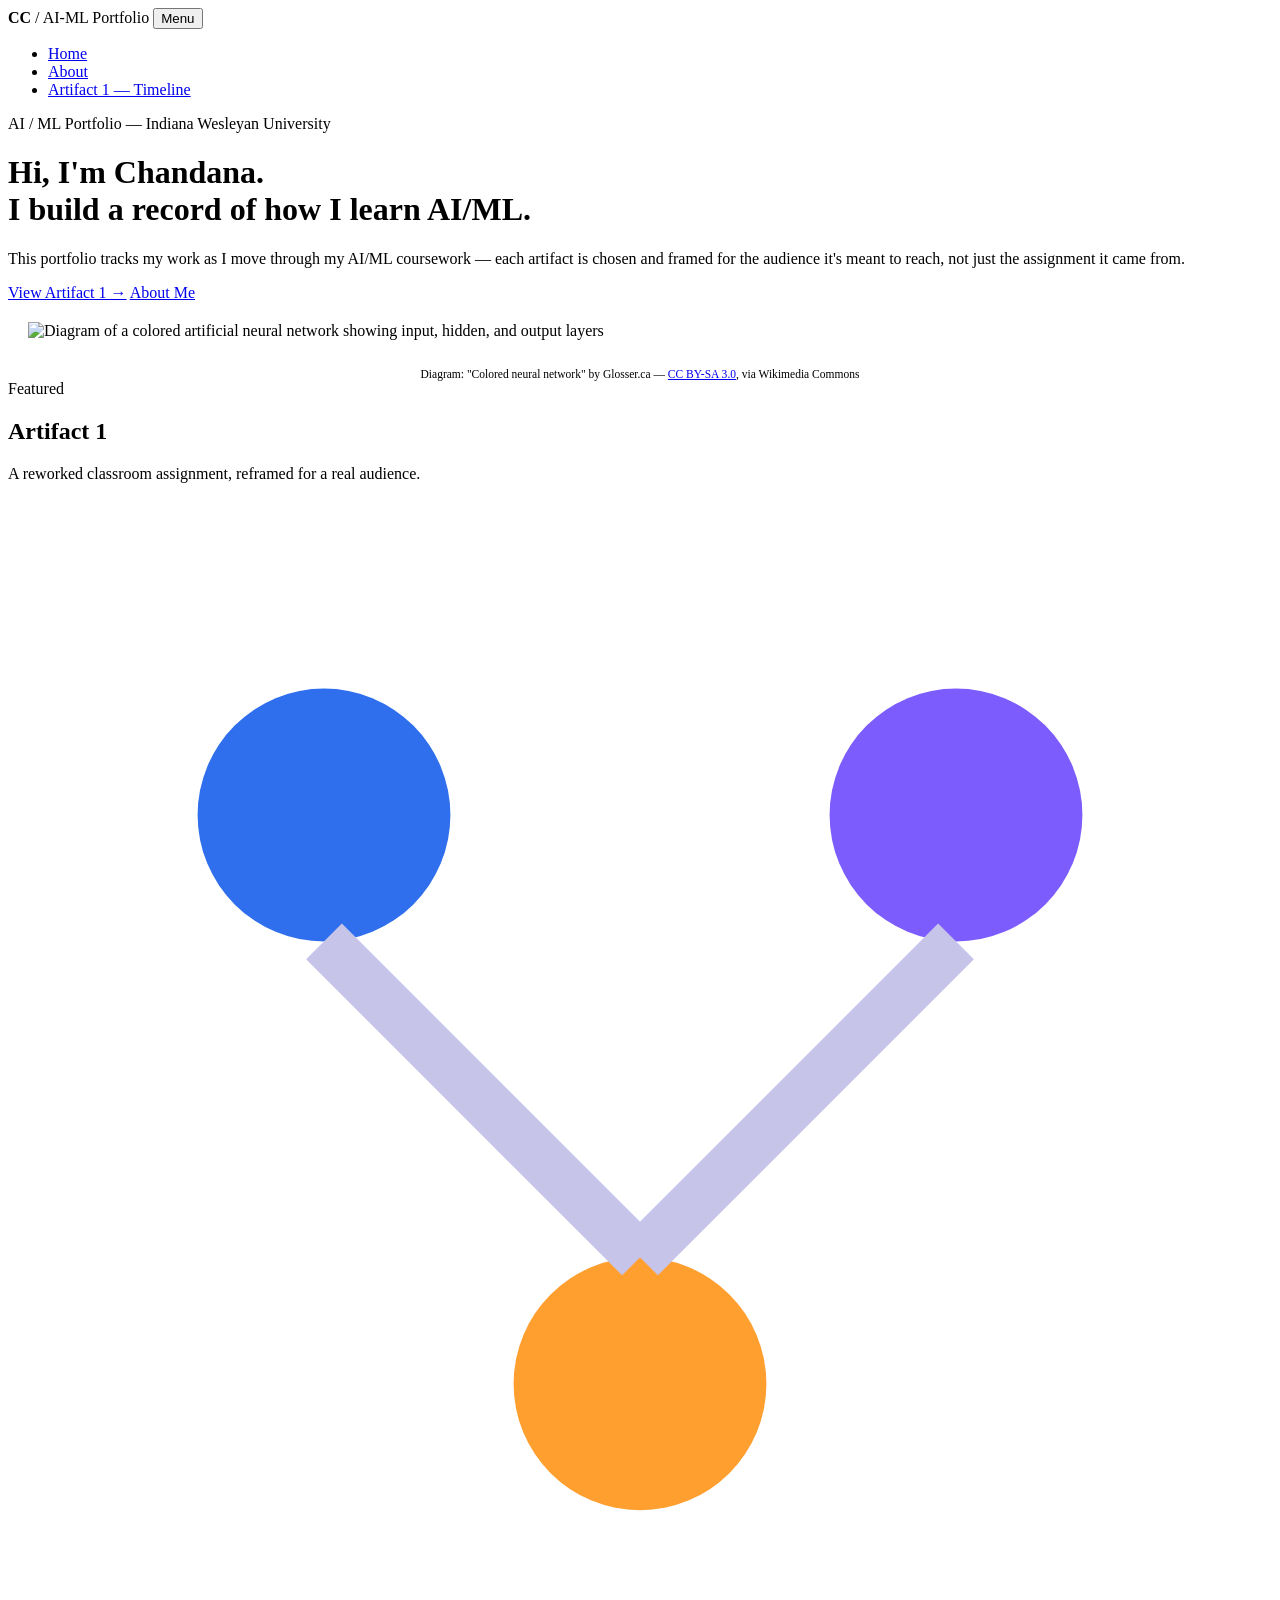
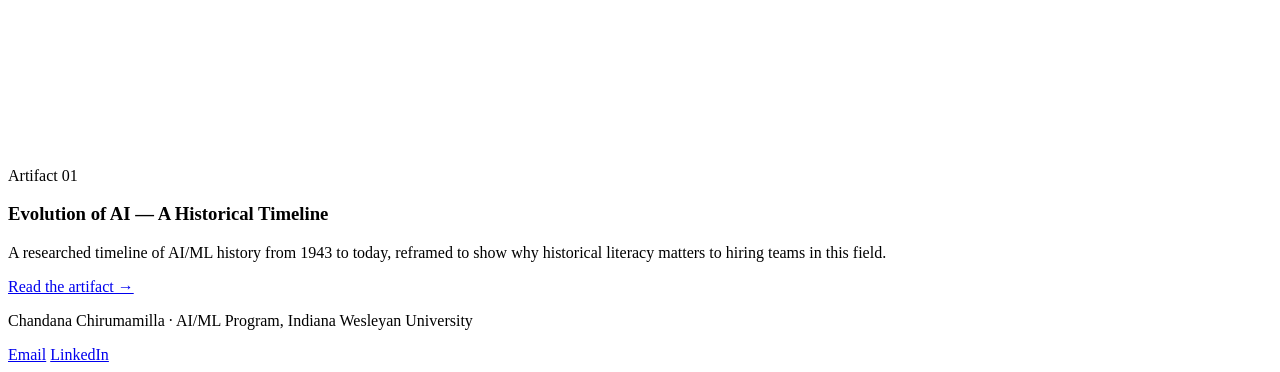
==== index.html @ 476a5270 "Add index.html" ====
<!DOCTYPE html>
<html lang="en">
<head>
<meta charset="UTF-8" />
<meta name="viewport" content="width=device-width, initial-scale=1.0" />
<title>Chandana Chirumamilla — AI/ML Portfolio</title>
<meta name="description" content="AI/ML portfolio of Chandana Chirumamilla — projects, timelines, and reflections from an AI/ML education." />
<link rel="preconnect" href="https://fonts.googleapis.com">
<link rel="preconnect" href="https://fonts.gstatic.com" crossorigin>
<link href="https://fonts.googleapis.com/css2?family=Fraunces:ital,wght@0,400;0,500;0,600;1,500&family=IBM+Plex+Sans:wght@400;500;600&family=IBM+Plex+Mono:wght@400;500&display=swap" rel="stylesheet">
<link rel="stylesheet" href="css/styles.css" />
</head>
<body>

<nav class="site-nav">
  <div class="container">
    <span class="brand"><strong>CC</strong> / AI-ML Portfolio</span>
    <button class="nav-toggle" aria-label="Toggle navigation">Menu</button>
    <ul class="nav-links">
      <li><a href="index.html" class="active">Home</a></li>
      <li><a href="about.html">About</a></li>
      <li><a href="artifact1.html">Artifact 1 — Timeline</a></li>
    </ul>
  </div>
</nav>

<header class="hero">
  <div class="container hero-grid">
    <div>
      <span class="eyebrow">AI / ML Portfolio — Indiana Wesleyan University</span>
      <h1>Hi, I'm Chandana. <br>I build a <span class="accent">record</span> of how I learn AI/ML.</h1>
      <p class="hero-lede">
        This portfolio tracks my work as I move through my AI/ML coursework — each artifact
        is chosen and framed for the audience it's meant to reach, not just the assignment
        it came from.
      </p>
      <div class="hero-actions">
        <a href="artifact1.html" class="btn btn-primary">View Artifact 1 →</a>
        <a href="about.html" class="btn">About Me</a>
      </div>
    </div>
    <figure style="margin:0;">
      <img src="https://upload.wikimedia.org/wikipedia/commons/4/46/Colored_neural_network.svg"
           alt="Diagram of a colored artificial neural network showing input, hidden, and output layers"
           style="width:100%; border-radius:16px; background:var(--surface); border:1px solid var(--line); padding:20px;">
      <figcaption style="font-family:var(--font-mono); font-size:0.72rem; color:var(--ink-faint); margin-top:8px; text-align:center;">
        Diagram: "Colored neural network" by Glosser.ca — <a href="https://creativecommons.org/licenses/by-sa/3.0" target="_blank" rel="noopener">CC BY-SA 3.0</a>, via Wikimedia Commons
      </figcaption>
    </figure>
  </div>
</header>

<section>
  <div class="container">
    <div class="section-head reveal">
      <span class="eyebrow">Featured</span>
      <h2>Artifact 1</h2>
      <p class="muted">
        A reworked classroom assignment, reframed for a real audience.
      </p>
    </div>

    <div class="card-grid">
      <div class="card reveal" style="--card-accent:#2f6fed;">
        <svg class="icon" viewBox="0 0 40 40" fill="none">
          <circle cx="10" cy="10" r="4" fill="#2f6fed"/>
          <circle cx="30" cy="10" r="4" fill="#7c5cfc"/>
          <circle cx="20" cy="28" r="4" fill="#ff9f30"/>
          <path d="M10 14 L20 24 M30 14 L20 24" stroke="#c7c4ea" stroke-width="1.6"/>
        </svg>
        <span class="tag">Artifact 01</span>
        <h3>Evolution of AI — A Historical Timeline</h3>
        <p class="muted">A researched timeline of AI/ML history from 1943 to today, reframed to show why historical literacy matters to hiring teams in this field.</p>
        <a href="artifact1.html">Read the artifact →</a>
      </div>
    </div>
  </div>
</section>

<footer>
  <div class="container footer-grid">
    <div>
      <p class="footer-note">Chandana Chirumamilla · AI/ML Program, Indiana Wesleyan University</p>
    </div>
    <div class="contact-links">
      <a href="mailto:chandana.chirumamilla@myemail.indwes.edu">Email</a>
      <a href="https://www.linkedin.com/in/chandana1203/" target="_blank" rel="noopener">LinkedIn</a>
    </div>
  </div>
</footer>

<script src="js/main.js"></script>
</body>
</html>
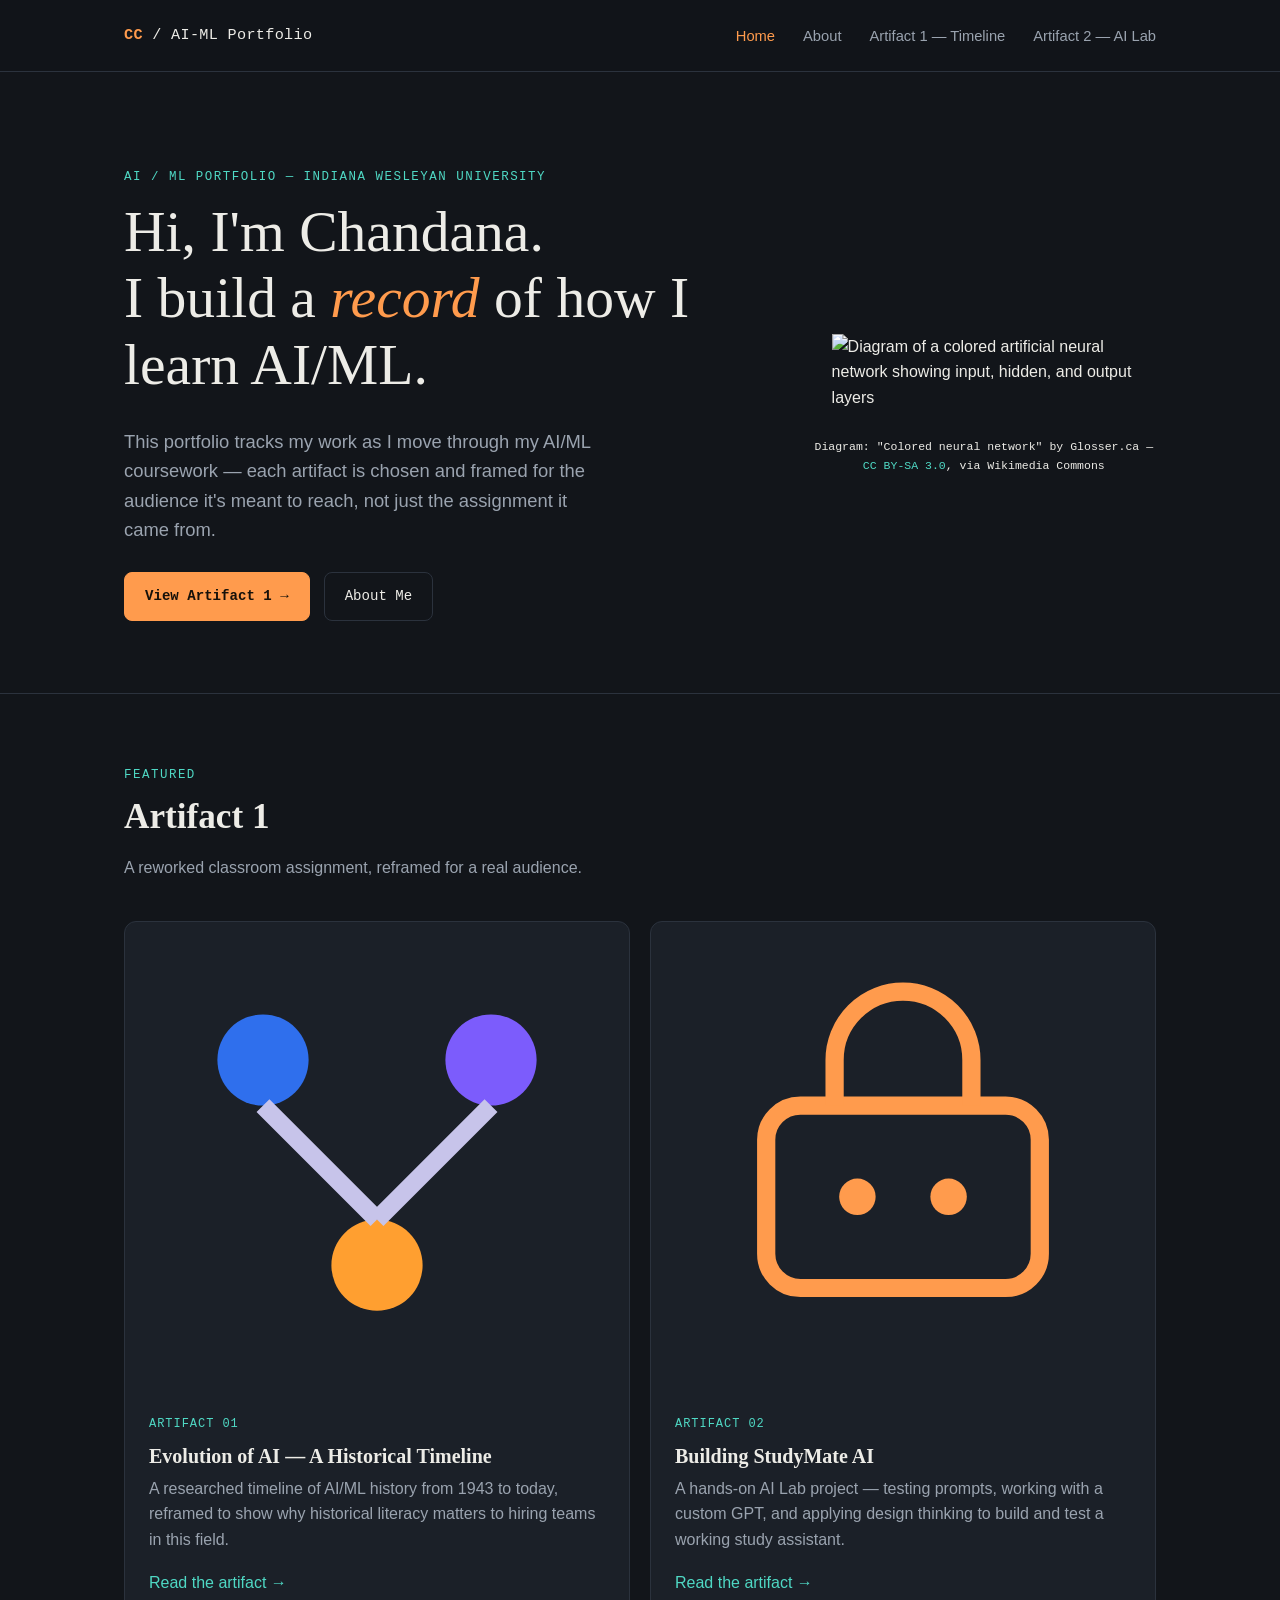
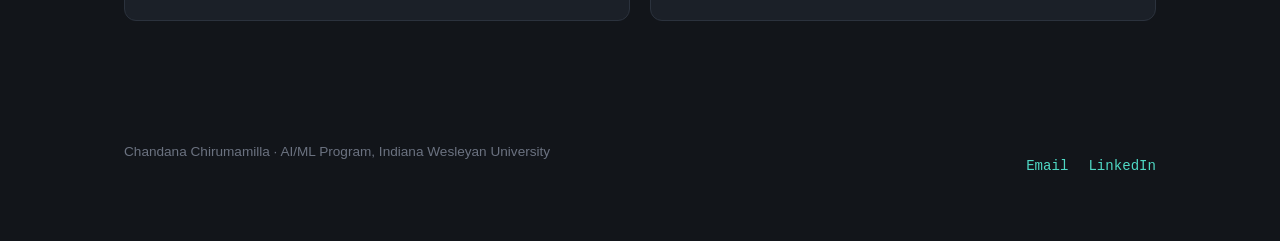
==== commit 47aba774: "Update index.html" ====
--- a/index.html
+++ b/index.html
@@ -20,6 +20,7 @@
       <li><a href="index.html" class="active">Home</a></li>
       <li><a href="about.html">About</a></li>
       <li><a href="artifact1.html">Artifact 1 — Timeline</a></li>
+      <li><a href="artifact2.html">Artifact 2 — AI Lab</a></li>
     </ul>
   </div>
 </nav>
@@ -73,6 +74,19 @@
         <p class="muted">A researched timeline of AI/ML history from 1943 to today, reframed to show why historical literacy matters to hiring teams in this field.</p>
         <a href="artifact1.html">Read the artifact →</a>
       </div>
+
+      <div class="card reveal" style="--card-accent:#ff9b4d;">
+        <svg class="icon" viewBox="0 0 40 40" fill="none">
+          <rect x="8" y="14" width="24" height="16" rx="3" stroke="#ff9b4d" stroke-width="1.6"/>
+          <path d="M14 14 V10 A6 6 0 0 1 26 10 V14" stroke="#ff9b4d" stroke-width="1.6" fill="none"/>
+          <circle cx="16" cy="22" r="1.6" fill="#ff9b4d"/>
+          <circle cx="24" cy="22" r="1.6" fill="#ff9b4d"/>
+        </svg>
+        <span class="tag">Artifact 02</span>
+        <h3>Building StudyMate AI</h3>
+        <p class="muted">A hands-on AI Lab project — testing prompts, working with a custom GPT, and applying design thinking to build and test a working study assistant.</p>
+        <a href="artifact2.html">Read the artifact →</a>
+      </div>
     </div>
   </div>
 </section>
--- a/css/styles.css
+++ b/css/styles.css
@@ -0,0 +1,329 @@
+/* ===================================================================
+   Chandana Chirumamilla — AI/ML Portfolio
+   Design concept: "Signal Line" — a timeline built from AI/ML history,
+   where color temperature shifts from cool theoretical-era blue-teal
+   to warm generative-era amber, tracking the field's own trajectory
+   from cold academic theory to mainstream, "warmed up" adoption.
+=================================================================== */
+
+:root {
+  --bg: #12151a;
+  --panel: #1b2028;
+  --panel-raised: #232a34;
+  --border: #2b323d;
+  --text: #edece7;
+  --text-muted: #9aa3af;
+  --text-faint: #6b7280;
+  --accent-teal: #4fd8c4;
+  --accent-amber: #ff9b4d;
+  --accent-amber-dim: #7a5636;
+
+  --font-display: "Fraunces", Georgia, serif;
+  --font-body: "IBM Plex Sans", -apple-system, Segoe UI, sans-serif;
+  --font-mono: "IBM Plex Mono", "Courier New", monospace;
+
+  --max-width: 1080px;
+  --nav-height: 72px;
+}
+
+* { box-sizing: border-box; }
+html { scroll-behavior: smooth; }
+
+body {
+  margin: 0;
+  background: var(--bg);
+  color: var(--text);
+  font-family: var(--font-body);
+  font-size: 16px;
+  line-height: 1.6;
+  -webkit-font-smoothing: antialiased;
+}
+
+img { max-width: 100%; display: block; }
+
+a { color: var(--accent-teal); text-decoration: none; }
+a:hover { text-decoration: underline; }
+
+a:focus-visible, button:focus-visible {
+  outline: 2px solid var(--accent-amber);
+  outline-offset: 3px;
+}
+
+h1, h2, h3 {
+  font-family: var(--font-display);
+  font-weight: 600;
+  line-height: 1.15;
+  margin: 0 0 0.5em;
+}
+
+h1 { font-size: clamp(2.2rem, 5vw, 3.6rem); font-weight: 500; }
+h2 { font-size: clamp(1.6rem, 3vw, 2.2rem); }
+h3 { font-size: 1.25rem; }
+
+p { margin: 0 0 1.1em; color: var(--text); }
+
+.container { max-width: var(--max-width); margin: 0 auto; padding: 0 24px; }
+
+.eyebrow {
+  font-family: var(--font-mono);
+  font-size: 0.78rem;
+  letter-spacing: 0.12em;
+  text-transform: uppercase;
+  color: var(--accent-teal);
+  display: block;
+  margin-bottom: 0.9em;
+}
+
+.muted { color: var(--text-muted); }
+
+/* ---------- Nav ---------- */
+
+.site-nav {
+  position: sticky;
+  top: 0;
+  z-index: 50;
+  height: var(--nav-height);
+  display: flex;
+  align-items: center;
+  background: rgba(18, 21, 26, 0.88);
+  backdrop-filter: blur(8px);
+  border-bottom: 1px solid var(--border);
+}
+
+.site-nav .container { display: flex; align-items: center; justify-content: space-between; width: 100%; }
+
+.brand { font-family: var(--font-mono); font-size: 0.95rem; color: var(--text); letter-spacing: 0.02em; }
+.brand strong { color: var(--accent-amber); }
+
+.nav-links { display: flex; gap: 28px; list-style: none; margin: 0; padding: 0; }
+.nav-links a { color: var(--text-muted); font-size: 0.92rem; font-weight: 500; }
+.nav-links a:hover, .nav-links a.active { color: var(--accent-amber); text-decoration: none; }
+
+.nav-toggle {
+  display: none;
+  background: none;
+  border: 1px solid var(--border);
+  color: var(--text);
+  border-radius: 6px;
+  padding: 6px 10px;
+  font-family: var(--font-mono);
+  font-size: 0.85rem;
+}
+
+/* ---------- Hero ---------- */
+
+.hero { padding: 96px 0 72px; border-bottom: 1px solid var(--border); }
+.hero-grid { display: grid; grid-template-columns: 1.3fr 0.7fr; gap: 48px; align-items: center; }
+.hero h1 { color: var(--text); }
+.hero h1 .accent { color: var(--accent-amber); font-style: italic; }
+.hero-lede { font-size: 1.15rem; color: var(--text-muted); max-width: 46ch; }
+
+.hero-actions { display: flex; gap: 14px; margin-top: 28px; flex-wrap: wrap; }
+
+.btn {
+  display: inline-flex;
+  align-items: center;
+  gap: 8px;
+  font-family: var(--font-mono);
+  font-size: 0.88rem;
+  padding: 12px 20px;
+  border-radius: 8px;
+  border: 1px solid var(--border);
+  color: var(--text);
+  transition: border-color 0.15s ease, color 0.15s ease;
+}
+
+.btn:hover { text-decoration: none; border-color: var(--accent-amber); color: var(--accent-amber); }
+
+.btn-primary {
+  background: var(--accent-amber);
+  border-color: var(--accent-amber);
+  color: #16110a;
+  font-weight: 600;
+}
+
+.btn-primary:hover { background: transparent; color: var(--accent-amber); }
+
+/* ---------- Sections ---------- */
+
+section { padding: 72px 0; border-bottom: 1px solid var(--border); }
+section:last-of-type { border-bottom: none; }
+.section-head { max-width: 60ch; margin-bottom: 40px; }
+
+/* ---------- Cards ---------- */
+
+.card-grid { display: grid; grid-template-columns: repeat(auto-fit, minmax(240px, 1fr)); gap: 20px; }
+
+.card { background: var(--panel); border: 1px solid var(--border); border-radius: 12px; padding: 24px; }
+.card h3 { color: var(--text); margin-bottom: 8px; }
+
+.card .tag {
+  font-family: var(--font-mono);
+  font-size: 0.75rem;
+  color: var(--accent-teal);
+  text-transform: uppercase;
+  letter-spacing: 0.08em;
+  display: inline-block;
+  margin-bottom: 10px;
+}
+
+/* ---------- Timeline (signature element) ---------- */
+
+.timeline {
+  position: relative;
+  margin-top: 20px;
+  padding-left: 32px;
+  border-left: 2px solid;
+  border-image: linear-gradient(var(--accent-teal), var(--accent-amber)) 1 100%;
+}
+
+.era { position: relative; padding-bottom: 48px; }
+.era:last-child { padding-bottom: 0; }
+
+.era::before {
+  content: "";
+  position: absolute;
+  left: -38px;
+  top: 4px;
+  width: 12px;
+  height: 12px;
+  border-radius: 50%;
+  background: var(--dot-color, var(--accent-teal));
+  box-shadow: 0 0 0 4px var(--bg), 0 0 14px 1px var(--dot-color, var(--accent-teal));
+}
+
+.era-range { font-family: var(--font-mono); font-size: 0.8rem; color: var(--text-faint); letter-spacing: 0.05em; display: block; margin-bottom: 4px; }
+.era h3 { margin-bottom: 4px; }
+.era-summary { color: var(--text-muted); margin-bottom: 16px; font-style: italic; }
+
+.milestone { display: grid; grid-template-columns: 64px 1fr; gap: 16px; margin-bottom: 14px; }
+.milestone:last-child { margin-bottom: 0; }
+.milestone-year { font-family: var(--font-mono); font-size: 0.85rem; color: var(--accent-amber); padding-top: 2px; }
+.milestone-body strong { color: var(--text); display: block; margin-bottom: 2px; }
+.milestone-body span { color: var(--text-muted); font-size: 0.95rem; }
+
+/* ---------- Company table ---------- */
+
+.company-table { width: 100%; border-collapse: collapse; font-size: 0.95rem; }
+.company-table th, .company-table td { text-align: left; padding: 12px 16px; border-bottom: 1px solid var(--border); }
+
+.company-table th {
+  font-family: var(--font-mono);
+  font-size: 0.75rem;
+  text-transform: uppercase;
+  letter-spacing: 0.06em;
+  color: var(--text-faint);
+  font-weight: 500;
+}
+
+.company-table td:first-child { color: var(--text); font-weight: 600; }
+
+.company-dot { display: inline-block; width: 8px; height: 8px; border-radius: 50%; margin-right: 8px; }
+
+/* ---------- Reflection blocks ---------- */
+
+.reflection-block {
+  background: var(--panel);
+  border: 1px solid var(--border);
+  border-radius: 12px;
+  padding: 28px 32px;
+  margin-bottom: 20px;
+}
+
+.reflection-block h3 {
+  color: var(--accent-teal);
+  font-family: var(--font-mono);
+  font-size: 0.95rem;
+  text-transform: uppercase;
+  letter-spacing: 0.06em;
+}
+
+.placeholder-note {
+  border: 1px dashed var(--text-faint);
+  border-radius: 10px;
+  padding: 18px 22px;
+  color: var(--text-faint);
+  font-family: var(--font-mono);
+  font-size: 0.85rem;
+}
+
+/* ---------- Disclosure ---------- */
+
+.disclosure { font-size: 0.9rem; color: var(--text-muted); border-left: 3px solid var(--accent-teal); padding-left: 16px; }
+
+/* ---------- Footer ---------- */
+
+footer { padding: 48px 0 64px; }
+.footer-grid { display: flex; justify-content: space-between; align-items: flex-end; flex-wrap: wrap; gap: 24px; }
+.contact-links { display: flex; gap: 20px; font-family: var(--font-mono); font-size: 0.88rem; }
+.footer-note { color: var(--text-faint); font-size: 0.85rem; }
+
+/* ---------- About page ---------- */
+
+.about-grid { display: grid; grid-template-columns: 0.9fr 1.1fr; gap: 48px; align-items: start; }
+
+.about-photo-placeholder {
+  aspect-ratio: 4/5;
+  border-radius: 14px;
+  background: linear-gradient(160deg, var(--panel-raised), var(--panel));
+  border: 1px solid var(--border);
+  display: flex;
+  align-items: center;
+  justify-content: center;
+  color: var(--text-faint);
+  font-family: var(--font-mono);
+  font-size: 0.85rem;
+  text-align: center;
+  padding: 20px;
+}
+
+.about-photo {
+  width: 100%;
+  aspect-ratio: 4/5;
+  object-fit: cover;
+  border-radius: 14px;
+  border: 1px solid var(--border);
+}
+
+.skill-tags { display: flex; flex-wrap: wrap; gap: 10px; margin-top: 8px; }
+
+.skill-tag {
+  font-family: var(--font-mono);
+  font-size: 0.8rem;
+  padding: 6px 12px;
+  border-radius: 20px;
+  border: 1px solid var(--border);
+  color: var(--text-muted);
+}
+
+/* ---------- Reveal on scroll ---------- */
+
+.reveal { opacity: 0; transform: translateY(14px); transition: opacity 0.6s ease, transform 0.6s ease; }
+.reveal.is-visible { opacity: 1; transform: none; }
+
+@media (prefers-reduced-motion: reduce) {
+  .reveal { opacity: 1; transform: none; transition: none; }
+}
+
+/* ---------- Responsive ---------- */
+
+@media (max-width: 780px) {
+  .hero-grid, .about-grid { grid-template-columns: 1fr; }
+  .about-photo-placeholder { max-width: 220px; margin: 0 auto; }
+
+  .nav-links {
+    position: absolute;
+    top: var(--nav-height);
+    left: 0; right: 0;
+    background: var(--bg);
+    flex-direction: column;
+    padding: 20px 24px;
+    border-bottom: 1px solid var(--border);
+    display: none;
+  }
+
+  .nav-links.open { display: flex; }
+  .nav-toggle { display: inline-block; }
+  .milestone { grid-template-columns: 52px 1fr; }
+  .footer-grid { flex-direction: column; align-items: flex-start; }
+}
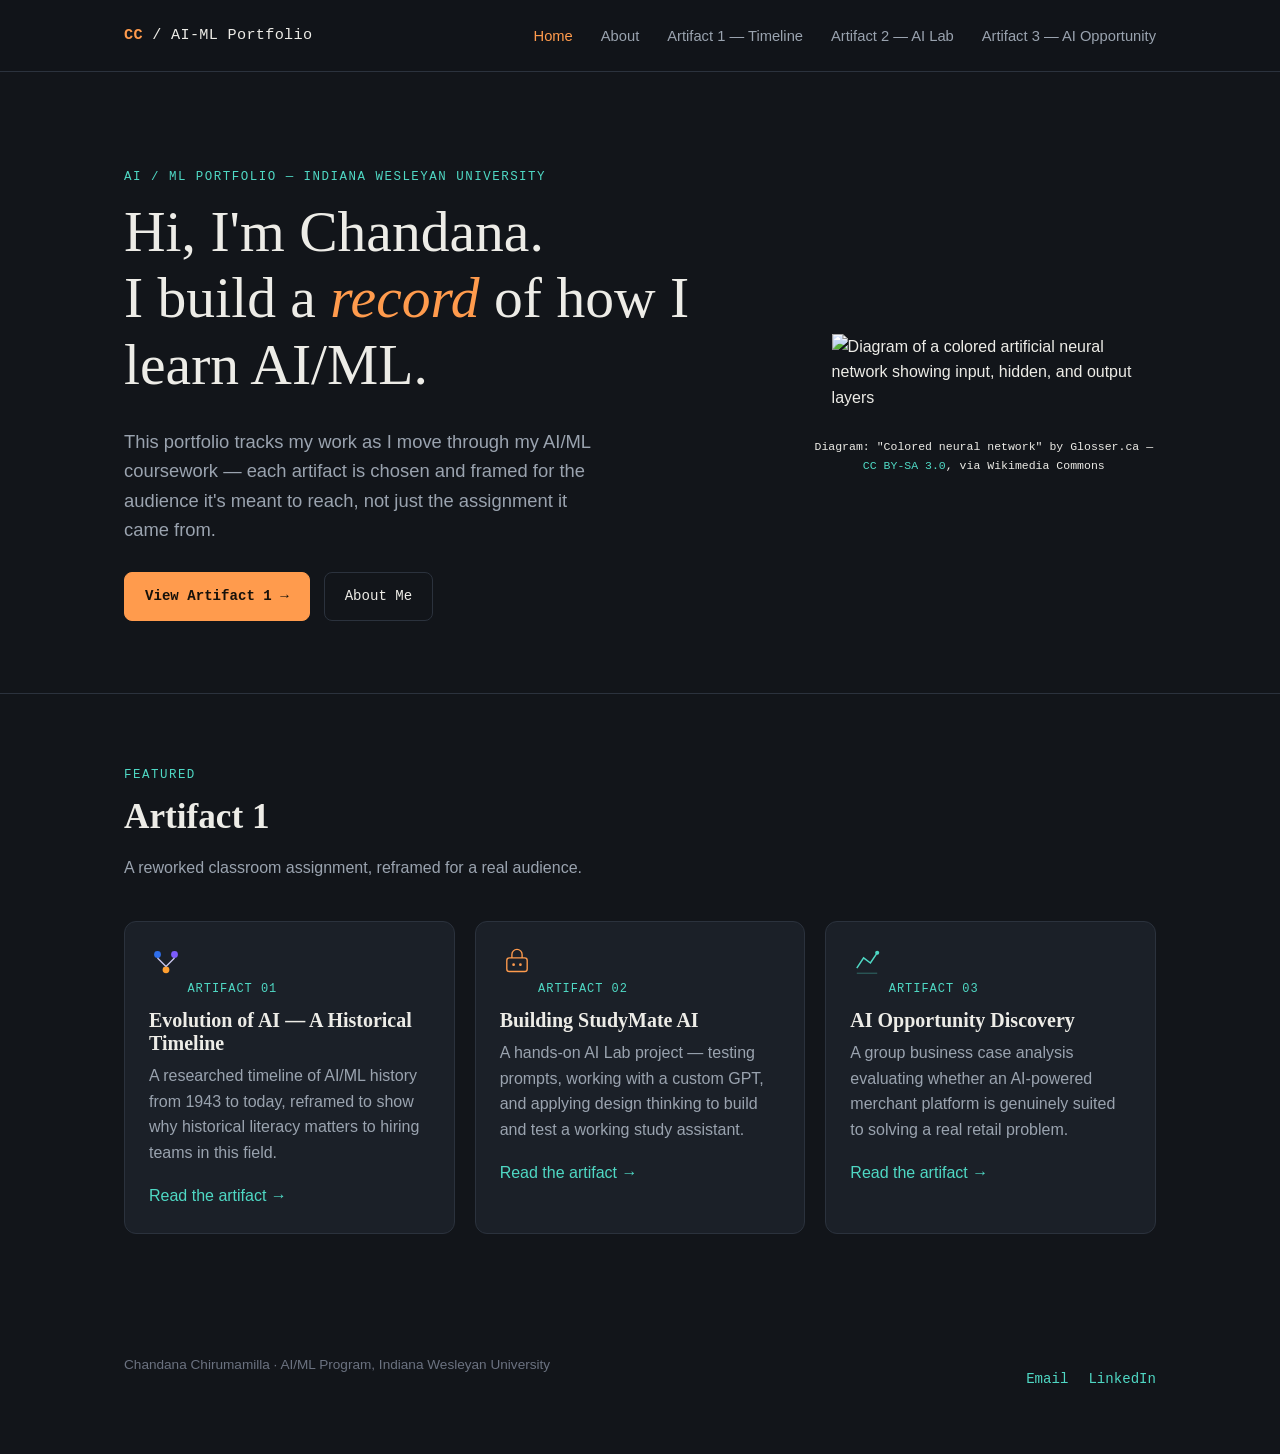
==== commit 007ed320: "Add/update index.html" ====
--- a/index.html
+++ b/index.html
@@ -21,6 +21,7 @@
       <li><a href="about.html">About</a></li>
       <li><a href="artifact1.html">Artifact 1 — Timeline</a></li>
       <li><a href="artifact2.html">Artifact 2 — AI Lab</a></li>
+      <li><a href="artifact3.html">Artifact 3 — AI Opportunity</a></li>
     </ul>
   </div>
 </nav>
@@ -87,6 +88,18 @@
         <p class="muted">A hands-on AI Lab project — testing prompts, working with a custom GPT, and applying design thinking to build and test a working study assistant.</p>
         <a href="artifact2.html">Read the artifact →</a>
       </div>
+
+      <div class="card reveal" style="--card-accent:#4fd8c4;">
+        <svg class="icon" viewBox="0 0 40 40" fill="none">
+          <path d="M8 26 L16 14 L24 20 L32 8" stroke="#4fd8c4" stroke-width="1.8" fill="none"/>
+          <circle cx="32" cy="8" r="2.4" fill="#4fd8c4"/>
+          <path d="M8 32 H32" stroke="#4fd8c4" stroke-width="1.2" opacity="0.4"/>
+        </svg>
+        <span class="tag">Artifact 03</span>
+        <h3>AI Opportunity Discovery</h3>
+        <p class="muted">A group business case analysis evaluating whether an AI-powered merchant platform is genuinely suited to solving a real retail problem.</p>
+        <a href="artifact3.html">Read the artifact →</a>
+      </div>
     </div>
   </div>
 </section>
--- a/css/styles.css
+++ b/css/styles.css
@@ -167,6 +167,8 @@
   margin-bottom: 10px;
 }
 
+.card .icon { width: 34px; height: 34px; margin-bottom: 12px; }
+
 /* ---------- Timeline (signature element) ---------- */
 
 .timeline {
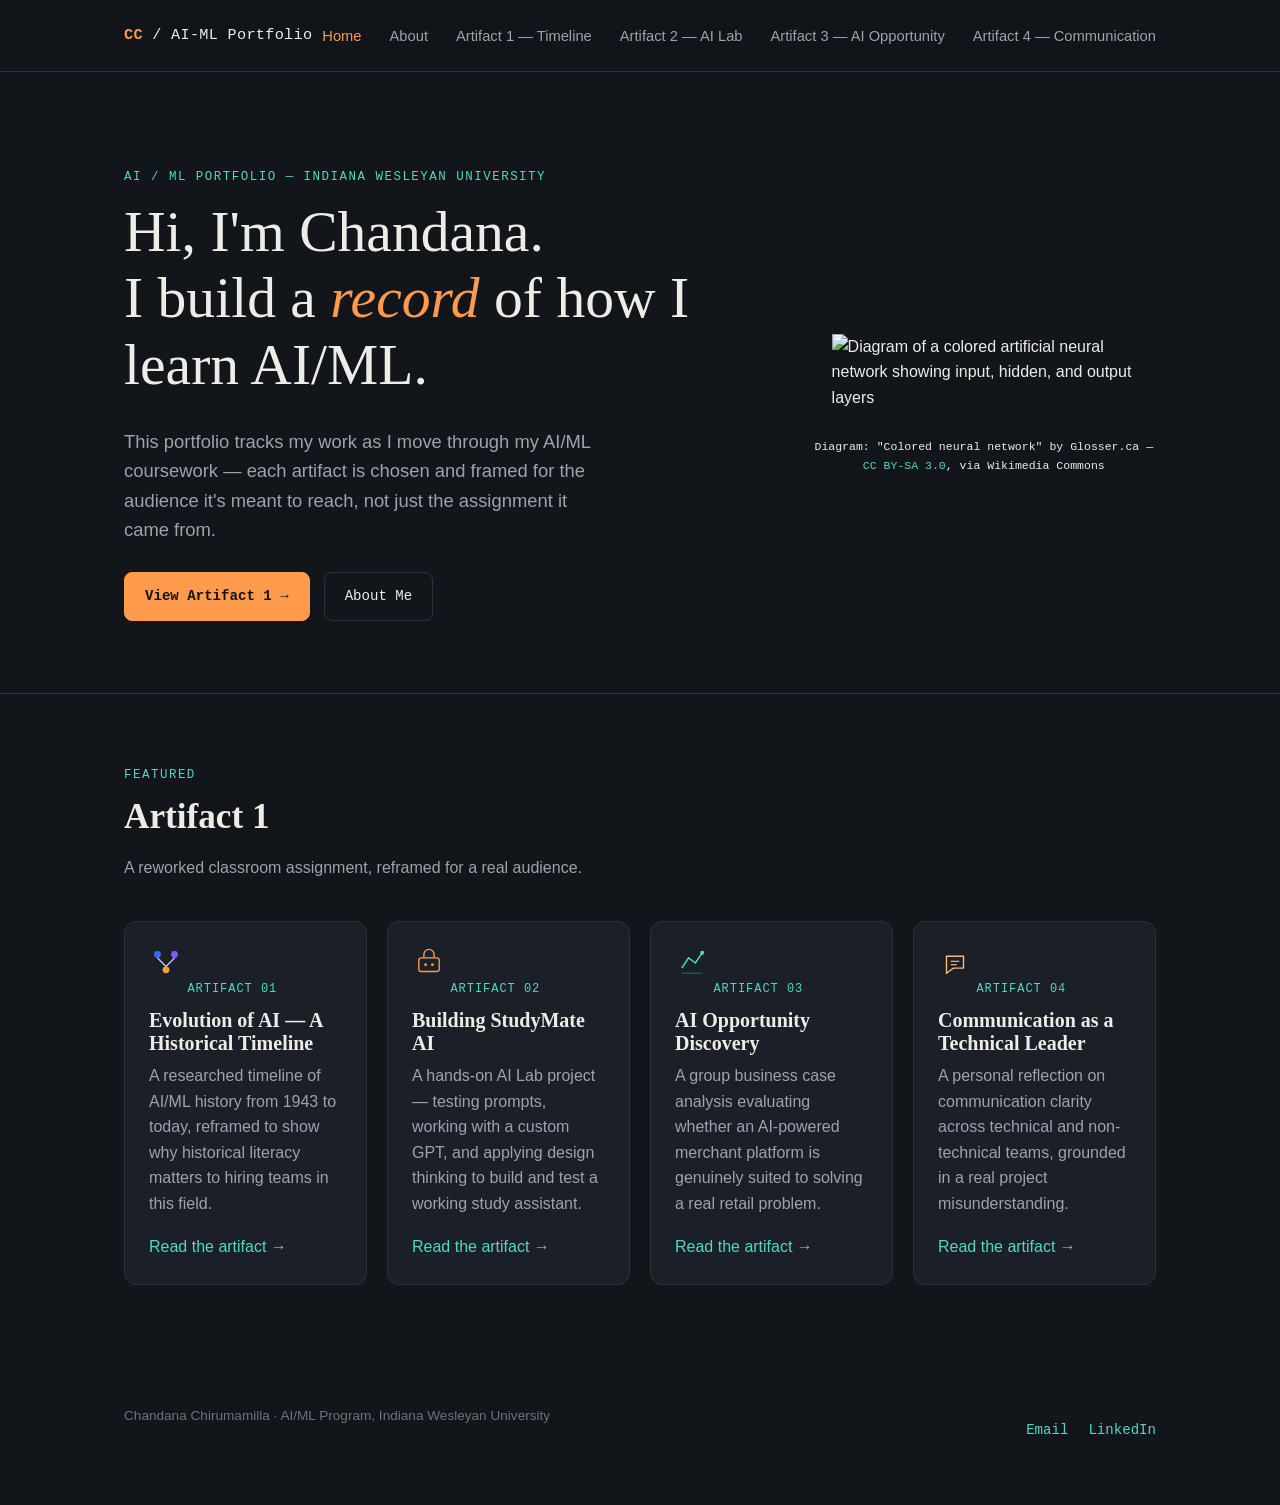
==== commit 42e356f1: "Add/update index.html - Artifact 4" ====
--- a/index.html
+++ b/index.html
@@ -22,6 +22,7 @@
       <li><a href="artifact1.html">Artifact 1 — Timeline</a></li>
       <li><a href="artifact2.html">Artifact 2 — AI Lab</a></li>
       <li><a href="artifact3.html">Artifact 3 — AI Opportunity</a></li>
+      <li><a href="artifact4.html">Artifact 4 — Communication</a></li>
     </ul>
   </div>
 </nav>
@@ -100,6 +101,18 @@
         <p class="muted">A group business case analysis evaluating whether an AI-powered merchant platform is genuinely suited to solving a real retail problem.</p>
         <a href="artifact3.html">Read the artifact →</a>
       </div>
+
+      <div class="card reveal" style="--card-accent:#ffb877;">
+        <svg class="icon" viewBox="0 0 40 40" fill="none">
+          <path d="M10 12 H30 V26 H18 L10 32 V26 H10 Z" stroke="#ffb877" stroke-width="1.6" fill="none"/>
+          <line x1="15" y1="18" x2="25" y2="18" stroke="#ffb877" stroke-width="1.4"/>
+          <line x1="15" y1="22" x2="22" y2="22" stroke="#ffb877" stroke-width="1.4"/>
+        </svg>
+        <span class="tag">Artifact 04</span>
+        <h3>Communication as a Technical Leader</h3>
+        <p class="muted">A personal reflection on communication clarity across technical and non-technical teams, grounded in a real project misunderstanding.</p>
+        <a href="artifact4.html">Read the artifact →</a>
+      </div>
     </div>
   </div>
 </section>
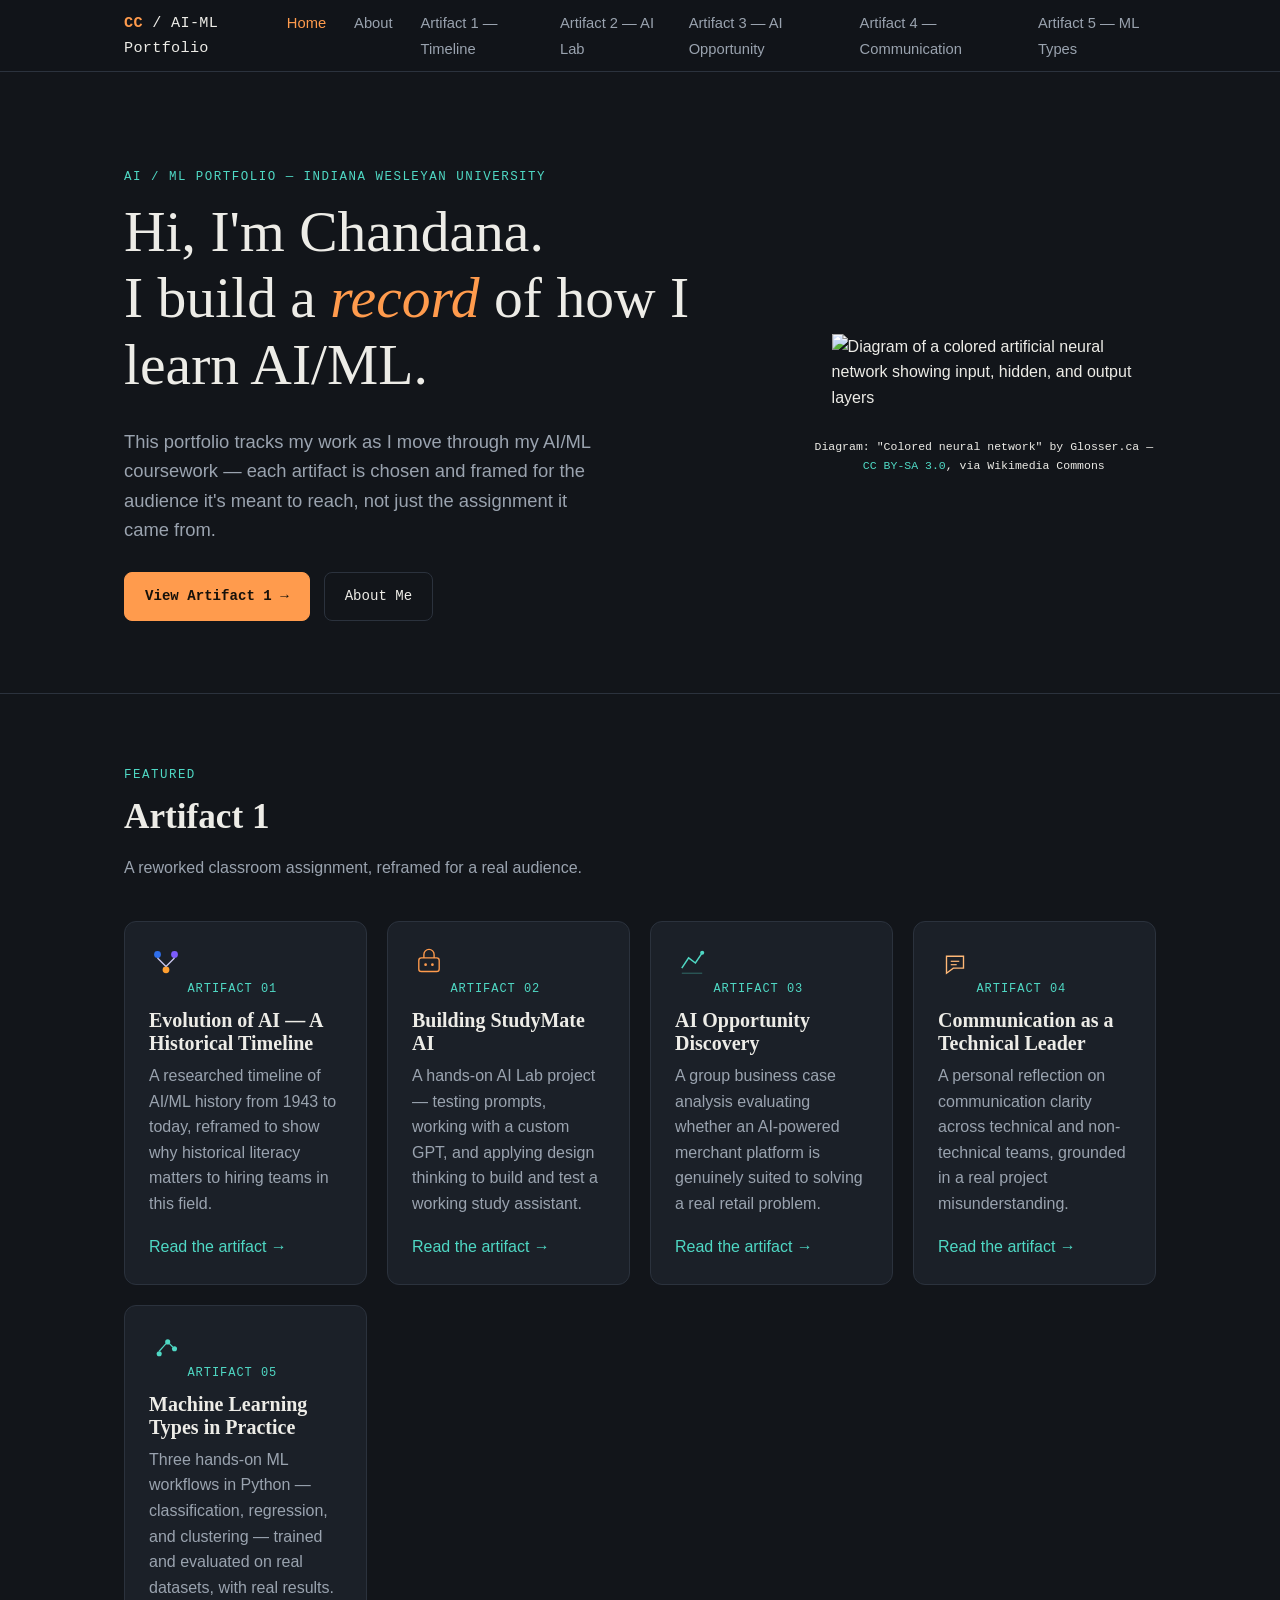
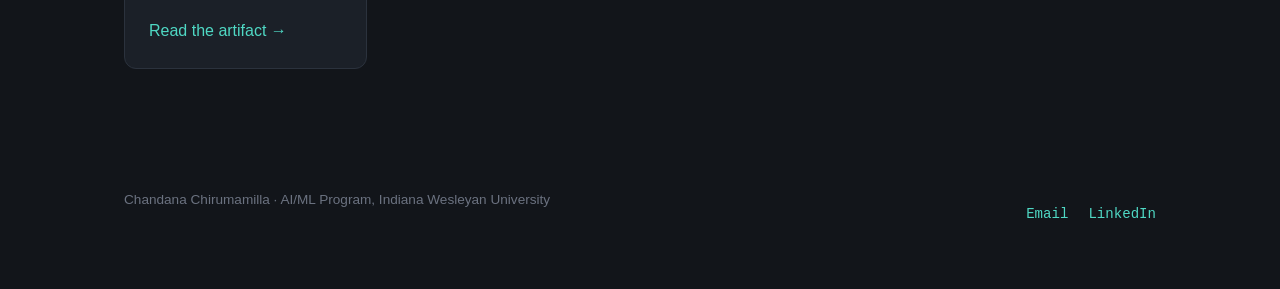
==== commit 331c19fc: "Workshop 6 - Artifact 5 + feedback revisions" ====
--- a/index.html
+++ b/index.html
@@ -23,6 +23,7 @@
       <li><a href="artifact2.html">Artifact 2 — AI Lab</a></li>
       <li><a href="artifact3.html">Artifact 3 — AI Opportunity</a></li>
       <li><a href="artifact4.html">Artifact 4 — Communication</a></li>
+      <li><a href="artifact5.html">Artifact 5 — ML Types</a></li>
     </ul>
   </div>
 </nav>
@@ -113,6 +114,19 @@
         <p class="muted">A personal reflection on communication clarity across technical and non-technical teams, grounded in a real project misunderstanding.</p>
         <a href="artifact4.html">Read the artifact →</a>
       </div>
+
+      <div class="card reveal" style="--card-accent:#4fd8c4;">
+        <svg class="icon" viewBox="0 0 40 40" fill="none">
+          <circle cx="12" cy="28" r="3" fill="#4fd8c4"/>
+          <circle cx="22" cy="14" r="3" fill="#4fd8c4"/>
+          <circle cx="30" cy="22" r="3" fill="#4fd8c4"/>
+          <path d="M12 25 L20 16 M24 16 L28 20" stroke="#4fd8c4" stroke-width="1.4"/>
+        </svg>
+        <span class="tag">Artifact 05</span>
+        <h3>Machine Learning Types in Practice</h3>
+        <p class="muted">Three hands-on ML workflows in Python — classification, regression, and clustering — trained and evaluated on real datasets, with real results.</p>
+        <a href="artifact5.html">Read the artifact →</a>
+      </div>
     </div>
   </div>
 </section>
